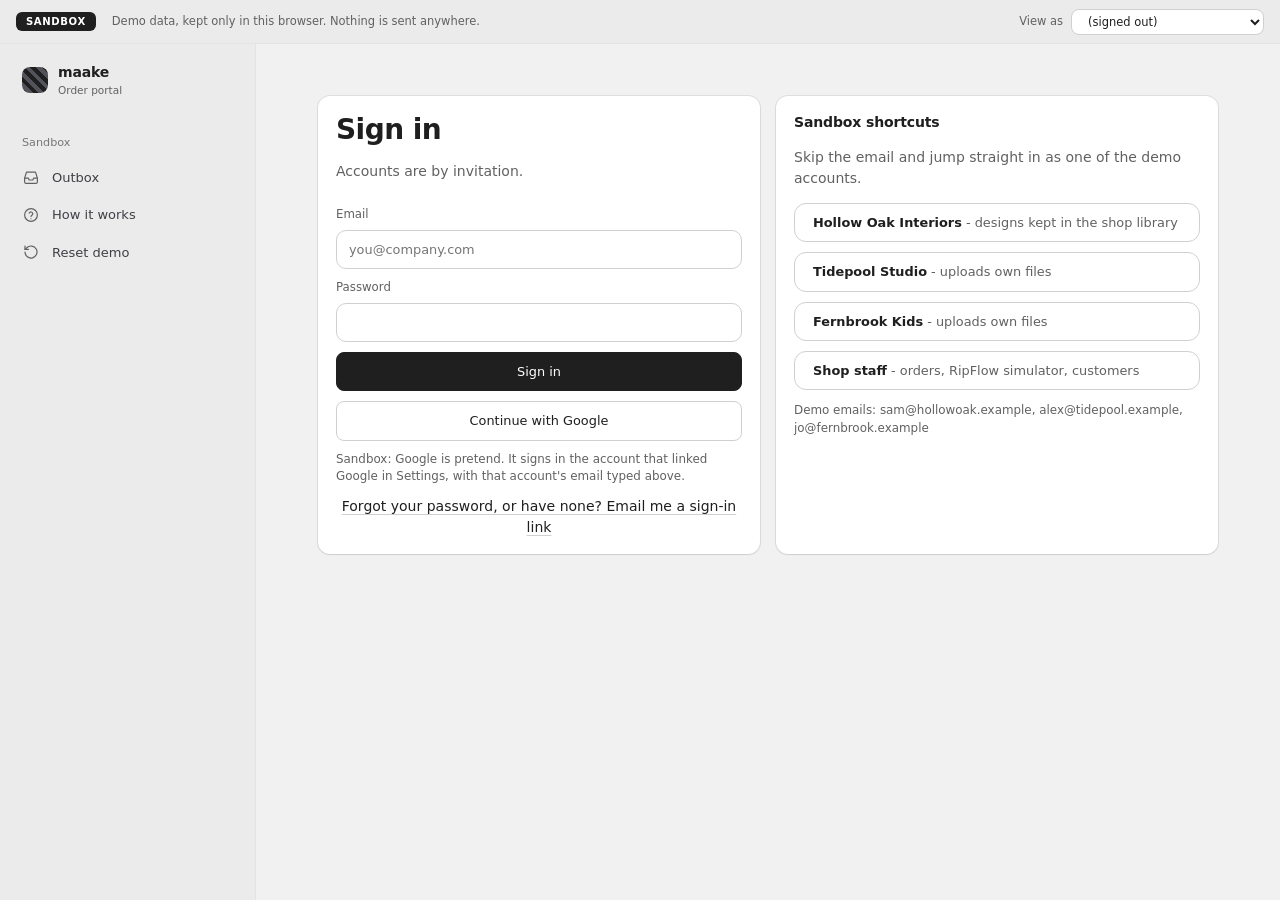
==== index.html @ a9baa85d "Build of ripflow-portal 9fa369e (main)" ====
<!doctype html>
<html lang="en">
  <head>
    <meta charset="UTF-8" />
    <meta name="viewport" content="width=device-width, initial-scale=1.0" />
    <link rel="icon" href="data:," />
    <meta name="color-scheme" content="light dark" />
    <!-- public demo on GitHub Pages: reachable by link, kept out of search engines -->
    <meta name="robots" content="noindex, nofollow" />
    <title>maake - order portal (sandbox)</title>
    <script type="module" crossorigin src="./assets/index-D9DrS0k-.js"></script>
    <link rel="stylesheet" crossorigin href="./assets/index-BfvnqWfv.css">
  </head>
  <body>
    <div id="root"></div>
  </body>
</html>
---- assets/index-BfvnqWfv.css ----
:root{--bg:var(--lightningcss-light,#f1f1f1)var(--lightningcss-dark,#18181a);--side:var(--lightningcss-light,#ebebeb)var(--lightningcss-dark,#111112);--surface:var(--lightningcss-light,#fff)var(--lightningcss-dark,#222225);--sunken:var(--lightningcss-light,#f7f7f7)var(--lightningcss-dark,#1c1c1f);--text:var(--lightningcss-light,#1f1f1f)var(--lightningcss-dark,#f2f2f3);--muted:var(--lightningcss-light,#616161)var(--lightningcss-dark,#a7a7ae);--faint:var(--lightningcss-light,#767676)var(--lightningcss-dark,#8c8c94);--line:var(--lightningcss-light,#e3e3e3)var(--lightningcss-dark,#2e2e32);--line-strong:var(--lightningcss-light,#d0d0d0)var(--lightningcss-dark,#3d3d42);--accent:var(--lightningcss-light,#1f1f1f)var(--lightningcss-dark,#f2f2f3);--accent-text:var(--lightningcss-light,#fff)var(--lightningcss-dark,#18181b);--accent-soft:var(--lightningcss-light,#f0f0f0)var(--lightningcss-dark,#2c2c30);--focus:var(--lightningcss-light,#18181b24)var(--lightningcss-dark,#f4f4f529);--danger:var(--lightningcss-light,#c4321c)var(--lightningcss-dark,#f87171);--warn-soft:var(--lightningcss-light,#fff5dd)var(--lightningcss-dark,#3a2e12);--text-2:var(--lightningcss-light,#3f3f46)var(--lightningcss-dark,#d4d4d8);--hover:var(--lightningcss-light,#f3f3f3)var(--lightningcss-dark,#26262a);--chip:var(--lightningcss-light,#ebebeb)var(--lightningcss-dark,#2c2c30);--thumb-bg:var(--lightningcss-light,#f1f1f1)var(--lightningcss-dark,#26262a);--chip-strong:var(--lightningcss-light,#e1e1e1)var(--lightningcss-dark,#34343a);--field:var(--lightningcss-light,#fff)var(--lightningcss-dark,#1a1a1d);--line-hover:var(--lightningcss-light,#c8c8c4)var(--lightningcss-dark,#52525b);--accent-hover:var(--lightningcss-light,#2e2e33)var(--lightningcss-dark,#d4d4d8);--danger-line:var(--lightningcss-light,#f0cdc6)var(--lightningcss-dark,#5c2a24);--danger-on:var(--lightningcss-light,#fff)var(--lightningcss-dark,#18181a);--warn-text:var(--lightningcss-light,#8a5a00)var(--lightningcss-dark,#fbbf24);--warn-line:var(--lightningcss-light,#f2d58b)var(--lightningcss-dark,#6b5212);--warn-bg:var(--lightningcss-light,#fffcf3)var(--lightningcss-dark,#1d1910);--track:var(--lightningcss-light,#ededeb)var(--lightningcss-dark,#27272a);--track-fill:var(--lightningcss-light,#d4d4d1)var(--lightningcss-dark,#3f3f46);--mark-2:var(--lightningcss-light,#52525b)var(--lightningcss-dark,#a1a1aa);--shadow:var(--lightningcss-light,#18181b1a)var(--lightningcss-dark,#00000080);--shadow-drawer:var(--lightningcss-light,#0000001f)var(--lightningcss-dark,#0009);--scrim:var(--lightningcss-light,#18181b33)var(--lightningcss-dark,#0000008c);--st-submitted:var(--lightningcss-light,#a1a1aa)var(--lightningcss-dark,#71717a);--st-accepted:var(--lightningcss-light,#3b82f6)var(--lightningcss-dark,#60a5fa);--st-production:var(--lightningcss-light,#f59e0b)var(--lightningcss-dark,#fbbf24);--st-ready:var(--lightningcss-light,#22c55e)var(--lightningcss-dark,#4ade80);--st-shipped:var(--lightningcss-light,#15803d)var(--lightningcss-dark,#22c55e);--st-hold:var(--lightningcss-light,#a855f7)var(--lightningcss-dark,#c084fc);--st-needs-file:var(--lightningcss-light,#e11d48)var(--lightningcss-dark,#fb7185);--side-active:var(--lightningcss-light,#fafafa)var(--lightningcss-dark,#2c2c30);--side-hover:var(--lightningcss-light,#e3e3e3)var(--lightningcss-dark,#1f1f22);--card-ring:var(--lightningcss-light,#00000014)var(--lightningcss-dark,#ffffff12);--card-drop:var(--lightningcss-light,#00000012)var(--lightningcss-dark,#00000073);--google-blue:#4285f4;--google-red:#ea4335;--google-yellow:#fbbc05;--google-green:#34a853;--google-btn-bg:var(--lightningcss-light,#fff)var(--lightningcss-dark,#131314);--google-btn-line:var(--lightningcss-light,#747775)var(--lightningcss-dark,#8e918f);--google-btn-text:var(--lightningcss-light,#1f1f1f)var(--lightningcss-dark,#e3e3e3);--google-btn-hover:var(--lightningcss-light,#f8f9fa)var(--lightningcss-dark,#1f1f21);--radius:12px;--radius-sm:10px;--radius-ctl:8px;--radius-pill:6px;--bar-h:44px;--mobile-bar-h:56px;scroll-padding-top:calc(var(--bar-h) + 8px);color:var(--text);background:var(--bg);-webkit-font-smoothing:antialiased;--lightningcss-light:initial;--lightningcss-dark: ;color-scheme:light dark;font-family:Inter,Segoe UI Variable Text,Segoe UI,system-ui,-apple-system,sans-serif;font-size:14px;line-height:1.5}@media (prefers-color-scheme:dark){:root{--lightningcss-light: ;--lightningcss-dark:initial}}:root[data-theme=light]{--lightningcss-light:initial;--lightningcss-dark: ;color-scheme:light}:root[data-theme=dark]{--lightningcss-light: ;--lightningcss-dark:initial;color-scheme:dark}*{box-sizing:border-box}body{background:var(--bg);margin:0}a{color:var(--text);text-underline-offset:3px;-webkit-text-decoration-color:var(--line-strong);text-decoration-color:var(--line-strong)}a:hover{text-decoration-color:currentColor}h1{letter-spacing:-.02em;margin:0;font-size:1.45rem;font-weight:700;line-height:1.25}h2{letter-spacing:-.01em;margin:0 0 10px;font-size:1rem;font-weight:600}pre{white-space:pre-wrap;margin:0;font-family:inherit}.icon{flex:none;width:18px;height:18px}.gate-bar,.gate-note{margin:0 0 16px}.gate-bar{border:1px solid var(--warn-line);background:var(--warn-soft);color:var(--warn-text);border-radius:8px;padding:10px 14px;font-size:.9rem}.shell.no-bar{--bar-h:0px}:root:has(.shell.no-bar){scroll-padding-top:8px}.sandbox-bar{z-index:40;height:var(--bar-h);background:var(--side);border-bottom:1px solid var(--line);color:var(--muted);white-space:nowrap;align-items:center;gap:16px;padding:0 16px;font-size:.82rem;display:flex;position:sticky;top:0}.sandbox-tag{letter-spacing:.06em;text-transform:uppercase;background:var(--accent);color:var(--accent-text);border-radius:var(--radius-pill);padding:2px 10px;font-size:.72rem;font-weight:600}.sandbox-text{text-overflow:ellipsis;flex:1;min-width:0;overflow:hidden}.sandbox-switch{align-items:center;gap:8px;display:flex}.sandbox-switch select{border-radius:var(--radius-ctl);width:auto;padding:4px 28px 4px 12px;font-size:.82rem}.sandbox-hint{color:var(--muted);font-size:.85rem}.app{min-height:calc(100vh - var(--bar-h));grid-template-columns:256px minmax(0,1fr);display:grid}.sidebar{top:var(--bar-h);height:calc(100vh - var(--bar-h));background:var(--side);border-right:1px solid var(--line);flex-direction:column;gap:4px;padding:18px 12px 12px;display:flex;position:sticky;overflow-y:auto}.brand{letter-spacing:-.01em;align-items:center;gap:10px;font-weight:600;display:flex}.sidebar>.brand{padding:0 10px 14px}.brand small{color:var(--muted);letter-spacing:0;font-size:.75rem;font-weight:400;display:block}.brand-mark{background:repeating-linear-gradient(45deg, var(--accent), var(--accent) 4px, var(--mark-2) 4px, var(--mark-2) 8px);border-radius:8px;width:26px;height:26px}.side-nav{flex-direction:column;gap:2px;display:flex}.side-link{border-radius:var(--radius-sm);width:100%;color:var(--text-2);font:inherit;text-align:left;cursor:pointer;background:0 0;border:none;align-items:center;gap:12px;padding:8px 10px;font-size:.93rem;text-decoration:none;display:flex}.side-link .icon{color:var(--muted)}.side-link>span{text-overflow:ellipsis;white-space:nowrap;flex:1;min-width:0;overflow:hidden}.side-link:hover{background:var(--side-hover)}.side-link.active{background:var(--side-active);box-shadow:0 0 0 1px var(--card-ring), 0 1px 1px var(--card-drop);color:var(--text);font-weight:600}.side-link.active .icon{color:var(--text)}.side-link.recent{padding-top:6px;padding-bottom:6px;font-size:.9rem}.side-section{flex-direction:column;gap:2px;margin-top:18px;display:flex}.side-label{color:var(--faint);padding:0 10px 6px;font-size:.8rem}.count{border-radius:var(--radius-pill);background:var(--accent);color:var(--accent-text);margin-left:8px;padding:0 7px;font-size:.72rem;font-weight:600}.side-bottom{flex-direction:column;gap:6px;margin-top:auto;padding-top:18px;display:flex}.side-foot{border-top:1px solid var(--line);align-items:center;gap:10px;padding:8px 10px 4px;font-size:.93rem;display:flex}.side-who{text-overflow:ellipsis;white-space:nowrap;flex:1;min-width:0;overflow:hidden}.avatar{background:var(--chip-strong);border-radius:50%;flex:none;justify-content:center;align-items:center;width:28px;height:28px;font-size:.8rem;font-weight:600;display:inline-flex;overflow:hidden}.avatar.has-logo{background:var(--surface);border:1px solid var(--line)}.avatar img{object-fit:contain;width:100%;height:100%}.company{align-items:center;gap:10px;display:flex}.logo-picker{flex-wrap:wrap;align-items:center;gap:12px;display:flex}.logo-picker>.error{flex-basis:100%;margin:0}.icon-btn{border-radius:var(--radius-sm);width:34px;height:34px;color:var(--muted);cursor:pointer;background:0 0;border:none;justify-content:center;align-items:center;display:inline-flex}.icon-btn:hover{background:var(--accent-soft);color:var(--text)}.mobile-bar,.scrim{display:none}.main{min-width:0}.page{max-width:1040px;margin:0 auto;padding:20px 32px 72px}.page-header{flex-wrap:wrap;justify-content:space-between;align-items:flex-end;gap:12px 16px;margin-bottom:20px;display:flex}.page-header p{margin:4px 0 0}.crumbs{color:var(--muted);flex-basis:100%;align-items:center;gap:8px;margin-bottom:4px;font-size:.93rem;display:flex}.crumbs a{color:var(--text-2);text-decoration:none}.crumbs a:hover{text-decoration:underline}.crumbs [aria-current]{color:var(--text);font-weight:600}.crumb-back{width:28px;height:28px;margin-left:-6px}.title-row{flex-wrap:wrap;align-items:center;gap:8px;display:flex}.title-row .tag{margin-left:0}.actions{flex-wrap:wrap;align-items:center;gap:8px;display:flex}.card{background:var(--surface);border-radius:var(--radius);box-shadow:0 0 0 1px var(--card-ring), 0 1px 2px var(--card-drop);margin-bottom:16px;padding:16px 18px}.card-head{justify-content:space-between;align-items:baseline;gap:8px;display:flex}.detail{grid-template-columns:minmax(0,1fr) 260px;align-items:start;gap:20px;display:grid}.detail>.stack{gap:16px}.detail>.stack>section:not(.card){padding-top:8px}.aside{font-size:.93rem}.aside section{border-bottom:1px solid var(--line);padding:14px 0}.aside section:first-child{padding-top:0}.aside section:last-child{border-bottom:none}.aside h3{align-items:center;gap:8px;margin:0 0 6px;font-size:.93rem;font-weight:600;display:flex}.aside h3 .icon{color:var(--muted)}.aside p{overflow-wrap:anywhere;margin:0 0 2px}.aside ul.plain{margin:4px 0 8px}.aside section.note-tile{border:1px solid var(--warn-line);border-radius:var(--radius-sm);background:var(--warn-soft);margin-bottom:14px;padding:12px 14px}.aside section.note-tile h3,.aside section.note-tile h3 .icon{color:var(--warn-text)}.aside-row{justify-content:space-between;gap:8px;display:flex}.stack{flex-direction:column;gap:10px;display:flex}.stack>.card{margin-bottom:0}.two-col{grid-template-columns:minmax(0,3fr) minmax(0,2fr);align-items:start;gap:16px;display:grid}.two-col>.stack{gap:16px}.two-col>.card{margin-bottom:0}.section-head{flex-wrap:wrap;justify-content:space-between;align-items:center;gap:8px;margin-bottom:8px;display:flex}.muted{color:var(--muted)}.small{font-size:.85rem}.error{color:var(--danger);margin:4px 0 0;font-size:.85rem}.field>.error{margin-top:-2px}.address-form>.error{margin-top:-6px}.line-card>.grid-6:has(+.error:not(.picture-error)){margin-bottom:0}.note{background:var(--sunken);border:1px solid var(--line);border-radius:var(--radius-sm);margin:8px 0 12px;padding:12px 14px;font-size:.9rem}.empty{text-align:center;color:var(--muted);border:1px dashed var(--line-strong);border-radius:var(--radius);padding:56px 24px}.tag{border-radius:var(--radius-pill);background:var(--warn-soft);color:var(--warn-text);vertical-align:1px;margin-left:8px;padding:1px 8px;font-size:.72rem;font-weight:600;display:inline-block}ul.plain{margin:8px 0;padding:0;list-style:none}ul.plain li{padding:4px 0}.btn{border-radius:var(--radius-ctl);border:1px solid var(--line-strong);background:var(--surface);color:var(--text);font:inherit;cursor:pointer;text-align:left;justify-content:center;align-items:center;gap:6px;padding:9px 18px;font-size:.92rem;font-weight:500;text-decoration:none;transition:background .12s,border-color .12s;display:inline-flex}.btn:hover{background:var(--sunken);border-color:var(--line-hover)}.btn.primary{background:var(--accent);border-color:var(--accent);color:var(--accent-text)}.btn.primary:hover{background:var(--accent-hover)}.btn.danger{color:var(--danger);border-color:var(--danger-line)}.btn.danger:hover:not(:disabled){background:var(--danger);border-color:var(--danger);color:var(--danger-on)}.btn.small{padding:5px 12px;font-size:.82rem}.btn.small .icon{width:15px;height:15px}.btn.google-linked{background:var(--google-btn-bg);border-color:var(--google-btn-line);color:var(--google-btn-text);gap:8px}.btn.google-linked:hover{background:var(--google-btn-hover);border-color:var(--google-btn-line)}.google-g{flex:none;width:16px;height:16px}.google-g .g-blue{fill:var(--google-blue)}.google-g .g-red{fill:var(--google-red)}.google-g .g-yellow{fill:var(--google-yellow)}.google-g .g-green{fill:var(--google-green)}.btn:disabled{opacity:.6;cursor:wait}button.link{color:var(--text);text-decoration:underline;-webkit-text-decoration-color:var(--line-strong);text-decoration-color:var(--line-strong);text-underline-offset:3px;cursor:pointer;font:inherit;background:0 0;border:none;padding:0}button.link.danger{color:var(--danger)}input,select,textarea{font:inherit;border:1px solid var(--line-strong);border-radius:var(--radius-sm);background:var(--field);color:var(--text);width:100%;padding:9px 12px;font-size:.92rem}textarea{resize:vertical;max-width:100%}input:focus,select:focus,textarea:focus{border-color:var(--faint);box-shadow:0 0 0 3px var(--focus);outline:none}input[type=checkbox]{width:auto;accent-color:var(--accent)}[aria-invalid=true]{border-color:var(--danger)}.field{color:var(--muted);flex-direction:column;gap:6px;font-size:.84rem;font-weight:500;display:flex}.field input,.field select,.field textarea{color:var(--text)}.field input:disabled,.field select:disabled,.field textarea:disabled,.ship-to-text.off{opacity:.55;cursor:not-allowed}.field input[readonly]{opacity:.55;cursor:default}.check{align-items:center;gap:8px;font-size:.92rem;display:flex}.grid-2,.grid-3,.grid-6{gap:14px;margin-bottom:14px;display:grid}.grid-2{grid-template-columns:repeat(2,minmax(0,1fr))}.grid-3{grid-template-columns:repeat(3,minmax(0,1fr))}.grid-6{grid-template-columns:repeat(6,minmax(0,1fr))}.span-3{grid-column:span 3}.span-2{grid-column:span 2}.form-actions{flex-wrap:wrap;justify-content:flex-end;align-items:center;gap:8px;display:flex}.draft-section{margin-bottom:20px}.draft-section h2{margin:0 0 8px;font-size:.95rem}.draft-row .order-title a{color:inherit;text-decoration:none}.draft-row .order-title a:hover{text-decoration:underline}.draft-row-actions{white-space:nowrap;align-items:center;gap:12px;display:flex}.form-error{text-align:right}.change-form{justify-items:start;gap:8px;margin-bottom:12px;display:grid}.change-form .field{width:100%}.request-text{white-space:pre-wrap;overflow-wrap:anywhere;margin-top:4px;display:block}.settings{max-width:760px}.setting-row{border-bottom:1px solid var(--line);justify-content:space-between;align-items:center;gap:16px;padding:12px 0;display:flex}.setting-row:last-child{border-bottom:none}.setting-label{font-weight:500}.setting-value{text-align:right;overflow-wrap:anywhere}.setting-value select{white-space:nowrap;width:auto}.setting-value input[type=number]{text-align:right;appearance:textfield;width:4.5rem}.setting-value input[type=number]::-webkit-inner-spin-button{appearance:none;margin:0}.setting-value input[type=number]::-webkit-outer-spin-button{appearance:none;margin:0}.setting-value .unit{color:var(--muted);margin-left:8px;font-size:.84rem}.settings-actions{margin-top:16px}.address-list{margin:4px 0 0}.address-row{border-bottom:1px solid var(--line);flex-wrap:wrap;justify-content:space-between;align-items:flex-start;gap:8px 16px;padding:12px 0;display:flex}.address-row:last-child{border-bottom:none}.address-form{flex-direction:column;flex:1;gap:10px;display:flex}.address{white-space:pre-line;overflow-wrap:anywhere}.ship-to-text{margin:0}.segmented{border-radius:var(--radius-ctl);background:var(--chip);gap:2px;padding:3px;display:inline-flex}.segment{color:var(--muted);cursor:pointer;border-radius:6px;align-items:center;gap:6px;padding:5px 12px;font-weight:500;display:inline-flex;position:relative}.segment input{opacity:0;cursor:pointer;margin:0;position:absolute;inset:0}.segment .icon{width:16px;height:16px}.segment:hover{color:var(--text)}.segment:has(input:checked){background:var(--surface);box-shadow:0 0 0 1px var(--card-ring), 0 1px 2px var(--card-drop);color:var(--text)}.segment:has(input:focus-visible){outline:2px solid var(--accent);outline-offset:1px}@supports (appearance:base-select){select{appearance:base-select}::picker(select){appearance:base-select}select{cursor:pointer;justify-content:space-between;align-items:center;gap:8px;display:inline-flex}select::picker-icon{color:var(--muted);font-size:.7em;transition:rotate .15s}select:open::picker-icon{rotate:180deg}.sandbox-switch select{padding:4px 10px}::picker(select){border:1px solid var(--line);background:var(--surface);box-shadow:0 10px 30px var(--shadow);border-radius:12px;margin-top:6px;padding:6px}option{border-radius:var(--radius-ctl);color:var(--text);padding:8px 12px;font-size:.92rem;font-weight:400}option:hover,option:focus-visible{background:var(--accent-soft);outline:none}option:checked{font-weight:600}option::checkmark{display:none}optgroup{letter-spacing:.06em;text-transform:uppercase;color:var(--faint);padding-top:4px;font-size:.72rem;font-weight:600}optgroup option{letter-spacing:normal;text-transform:none}}.picker-anchor{position:relative}.picker-trigger{border:1px solid var(--line-strong);border-radius:var(--radius-sm);background:var(--field);width:100%;color:var(--text);font:inherit;text-align:left;cursor:pointer;justify-content:space-between;align-items:center;gap:8px;padding:9px 12px;font-size:.92rem;display:flex}.picker-trigger>span{text-overflow:ellipsis;white-space:nowrap;min-width:0;overflow:hidden}.picker-trigger:focus{border-color:var(--faint);box-shadow:0 0 0 3px var(--focus);outline:none}.picker-trigger:after{content:counter(picker, disclosure-open);color:var(--muted);flex:none;font-size:.7em;transition:rotate .15s}.picker-trigger[aria-expanded=true]:after{rotate:180deg}.picker-panel{z-index:20;border:1px solid var(--line);background:var(--surface);box-shadow:0 10px 30px var(--shadow);color:var(--text);border-radius:12px;margin-top:6px;padding:6px;font-size:.92rem;font-weight:400;position:absolute;top:100%;left:0}.fabric-panel{width:100%;min-width:280px}.picker-search{margin-bottom:6px}.picker-list{max-height:300px;overflow-y:auto}.picker-group{letter-spacing:.06em;text-transform:uppercase;color:var(--faint);padding:8px 12px 4px;font-size:.72rem;font-weight:600}.picker-option{border-radius:var(--radius-ctl);cursor:pointer;padding:8px 12px}.picker-option.active{background:var(--accent-soft)}.picker-option[aria-selected=true]{font-weight:600}.picker-empty{color:var(--muted);padding:8px 12px}.date-panel{width:296px}.cal-head{justify-content:space-between;align-items:center;padding-bottom:4px;display:flex}.cal-title{font-weight:600}.cal-arrow{width:14px;height:14px}.cal-nav.prev .cal-arrow{rotate:90deg}.cal-nav.next .cal-arrow{rotate:-90deg}.cal-nav:disabled{opacity:.35;cursor:default;background:0 0}.cal-grid{grid-template-columns:repeat(7,minmax(0,1fr));gap:2px;display:grid}.cal-row{display:contents}.cal-wd{text-align:center;color:var(--faint);padding:4px 0;font-size:.72rem;font-weight:600}.cal-day{border-radius:var(--radius-ctl);width:100%;height:36px;color:var(--text);font:inherit;cursor:pointer;background:0 0;border:none}.cal-day:hover,.cal-day:focus-visible{background:var(--accent-soft);outline:none}.cal-day.out{color:var(--muted)}.cal-day.today{box-shadow:inset 0 0 0 1px var(--line-strong);font-weight:600}.cal-day[aria-pressed=true]{background:var(--accent);color:var(--accent-text);font-weight:600}.cal-day[aria-disabled=true]{color:var(--faint);cursor:default}.cal-day[aria-disabled=true]:hover{background:0 0}.cal-foot{border-top:1px solid var(--line);justify-content:flex-end;margin-top:6px;padding:8px 6px 2px;display:flex}.badge-submitted,.dot-submitted{--c:var(--st-submitted)}.badge-accepted,.dot-accepted{--c:var(--st-accepted)}.badge-in_production,.dot-in_production{--c:var(--st-production)}.badge-ready,.dot-ready{--c:var(--st-ready)}.badge-shipped,.dot-shipped{--c:var(--st-shipped)}.badge-on_hold,.dot-on_hold{--c:var(--st-hold)}.badge-needs_file,.dot-needs_file{--c:var(--st-needs-file)}.badge-cancelled,.dot-cancelled{--c:var(--danger)}.badge{border-radius:var(--radius-pill);background:var(--chip);color:var(--text-2);white-space:nowrap;align-items:center;gap:7px;padding:4px 11px;font-size:.8rem;font-weight:500;display:inline-flex}.badge:before,.dot{content:"";background:var(--c);border-radius:50%;flex:none;width:7px;height:7px}.dot{border:1.5px solid var(--c);width:8px;height:8px;margin:0 5px}.dot-submitted,.dot-shipped,.dot-cancelled{background:0 0}.thumb{background:var(--thumb-bg);border:1px solid var(--line);border-radius:8px;flex:none;justify-content:center;align-items:center;display:inline-flex;overflow:hidden}.thumb img{object-fit:cover;width:100%;height:100%}.thumb-file{color:var(--muted);font-size:.7rem;font-weight:600}.list-tools{align-items:center;gap:12px;margin-bottom:12px;display:flex}.search-box{flex:1;max-width:420px;position:relative}.search-box .icon{color:var(--faint);pointer-events:none;position:absolute;top:50%;left:11px;transform:translateY(-50%)}.search-box input{padding-left:36px}.list-tools .list-select{flex:none;width:auto}@media (width<=640px){.list-tools{flex-wrap:wrap}.search-box{flex-basis:100%;max-width:none}}.search-box input::-webkit-search-cancel-button{appearance:none;background:var(--faint);cursor:pointer;width:16px;height:16px;-webkit-mask:url("data:image/svg+xml,%3Csvg xmlns='http://www.w3.org/2000/svg' viewBox='0 0 24 24' fill='none' stroke='black' stroke-width='2' stroke-linecap='round'%3E%3Cpath d='M6 6l12 12M18 6 6 18'/%3E%3C/svg%3E") 50%/contain no-repeat;mask:url("data:image/svg+xml,%3Csvg xmlns='http://www.w3.org/2000/svg' viewBox='0 0 24 24' fill='none' stroke='black' stroke-width='2' stroke-linecap='round'%3E%3Cpath d='M6 6l12 12M18 6 6 18'/%3E%3C/svg%3E") 50%/contain no-repeat}.order-list{border-radius:var(--radius);background:var(--surface);box-shadow:0 0 0 1px var(--card-ring), 0 1px 2px var(--card-drop);flex-direction:column;display:flex;overflow:hidden}.order-row{border:none;border-bottom:1px solid var(--line);color:inherit;border-radius:0;align-items:center;gap:18px;margin:0;padding:16px 22px;text-decoration:none;transition:background .12s;display:flex}.order-row:last-child{border-bottom:none}.order-row:hover{background:var(--sunken)}.order-thumbs{flex:none;gap:6px;width:148px;display:flex}.order-main{flex:1;min-width:0}.order-title b{font-weight:600}.lines{flex-direction:column;gap:12px;margin-bottom:14px;display:flex}.line-card{border:1px solid var(--line);background:var(--sunken);border-radius:12px;padding:16px}.line-head{align-items:flex-start;gap:14px;margin-bottom:12px;display:flex}.line-transfer{flex-direction:column;gap:6px;max-width:36rem;margin-bottom:12px;display:flex}.line-actions{white-space:nowrap;flex-direction:column;align-items:flex-end;gap:6px;display:flex}button.link:disabled{opacity:.5;cursor:not-allowed}.lines-foot{flex-wrap:wrap;justify-content:space-between;align-items:center;gap:8px 16px;display:flex}.order-length{color:var(--text-2)}.line-length{color:var(--text-2);margin-top:2px;font-size:.85rem;font-weight:400;display:block}p.line-length{margin:0}.line-design{flex-direction:column;flex:1;gap:6px;min-width:0;display:flex}.upload-row{flex-wrap:wrap;justify-content:space-between;align-items:center;gap:8px 12px;display:flex}.upload{color:var(--muted);flex-wrap:wrap;align-items:center;gap:8px;font-size:.82rem;display:flex;position:relative}.upload.file-gone{color:var(--warn-text);font-weight:600}.upload-btn{cursor:pointer}.upload:hover .upload-btn{background:var(--sunken);border-color:var(--line-hover)}.upload:has(input:focus-visible) .upload-btn{outline:2px solid var(--accent);outline-offset:2px}.progress{background:var(--track);border-radius:999px;height:26px;position:relative;overflow:hidden}.progress>span{background:var(--track-fill);transition:width 80ms linear;position:absolute;inset:0 auto 0 0}.progress em{white-space:nowrap;gap:.4em;padding:0 12px;font-size:.8rem;font-style:normal;line-height:26px;display:flex;position:relative}.progress .progress-name{text-overflow:ellipsis;min-width:0;overflow:hidden}.progress .progress-state,.progress .progress-pct{flex:none}.table{border-collapse:collapse;width:100%;font-size:.92rem}.table th{text-align:left;color:var(--faint);border-bottom:1px solid var(--line);padding:8px 10px;font-size:.8rem;font-weight:500}.table td{border-bottom:1px solid var(--line);vertical-align:middle;padding:12px 10px}.table tr:last-child td{border-bottom:none}.table .btn{white-space:nowrap}.line-blocks{flex-direction:column;display:flex}.line-blocks>.line-block{border-bottom:1px solid var(--line);padding:14px 0}.line-blocks>.line-block:first-child{padding-top:4px}.line-blocks>.line-block:last-child{border-bottom:none;padding-bottom:0}.line-top{flex-wrap:wrap;align-items:flex-start;gap:8px 16px;display:flex}.line-design{overflow-wrap:anywhere;flex:14ch;min-width:0}.line-fabric{flex-direction:column;gap:2px;display:flex}.line-spec{color:var(--text-2);margin-top:2px}.change-row{flex-wrap:wrap;align-items:center;gap:8px;width:100%;display:flex}.stop-actions{justify-content:flex-end;margin-left:auto}.line-qty{white-space:nowrap;margin-left:auto;font-size:1.05rem;font-weight:600}.stage-pill{border-radius:var(--radius-pill);border:1px solid var(--line-strong);color:var(--text-2);white-space:nowrap;align-items:center;padding:4px 11px;font-size:.8rem;font-weight:500;display:inline-flex}.fact-label,.line-facts dt{color:var(--muted);font-size:.8rem}.line-facts{grid-template-columns:repeat(auto-fill,minmax(150px,1fr));gap:10px 16px;margin:12px 0 0;display:grid}.line-facts>div{min-width:0}.line-facts dd{margin:2px 0 0}.line-facts-row dd{align-items:center;min-height:1.75rem;display:flex}.line-facts-row dd:has(.line-problem){flex-wrap:wrap}.line-problem{color:var(--warn-text);flex-basis:100%;margin-top:4px}.new-file{margin-top:12px}.new-file.open{border:1px solid var(--line);border-radius:var(--radius-sm);gap:10px;padding:12px;display:grid}.new-file p{margin:0}.timeline-section{padding-top:8px}.comment-box{margin:8px 0 12px}.comment-foot{flex-wrap:wrap;justify-content:space-between;align-items:center;gap:8px;margin-top:8px;display:flex}.timeline-day-label{color:var(--muted);margin:16px 0 8px;font-size:.85rem;font-weight:600}.timeline-note .tag{margin:0 8px 0 0}.timeline-note .request-text{margin:0 8px 0 0;display:inline}.timeline{--tl-line:2px;--tl-gap:18px;--tl-dot:8px;padding:4px 0 0 var(--tl-gap);border-left:var(--tl-line) solid var(--line-strong);margin:0 0 0 6px;list-style:none}.timeline li{justify-content:space-between;align-items:baseline;gap:16px;padding:0 0 16px;font-size:.93rem;display:flex;position:relative}.timeline li time{flex:none}.timeline li:before{content:"";left:calc(-1 * (var(--tl-gap) + (var(--tl-line) + var(--tl-dot)) / 2));top:calc((1lh - var(--tl-dot)) / 2);width:var(--tl-dot);height:var(--tl-dot);background:var(--accent);box-shadow:0 0 0 3px var(--bg);border-radius:50%;position:absolute}.design-table .design-cell{width:100%;max-width:0}.design-table .design-fact{white-space:nowrap}.design-table .design-status{min-width:14ch}.page:has(.design-table){max-width:1320px}.design-table th{padding:10px 16px}.design-table td{padding:18px 16px}.design-table .design-actions-cell{padding-left:40px}.design-table .design-status{white-space:nowrap}@media (width<=1535px){.design-table .design-status{white-space:normal}.design-table th{padding:10px 12px}.design-table td{padding:18px 12px}.design-table .design-actions-cell{padding-left:28px}}@media (width<=1427px){.design-table .design-actions-cell{min-width:300px}.design-table .design-actions{flex-wrap:wrap}}.design-head{align-items:center;gap:10px;min-width:0;display:flex}.design-text{flex:1;min-width:0}.design-table .one-line{text-overflow:ellipsis;white-space:nowrap;display:block;overflow:hidden}.design-table .rename{flex-wrap:wrap;flex:1;gap:6px;min-width:0;display:flex}.design-table .rename input{flex:100%;min-width:0}.design-table .design-actions{white-space:nowrap;align-items:center;gap:8px 10px;display:flex}.file-state{color:var(--muted)}.file-state.thumb_only{color:var(--warn-text);font-weight:600}.design-list li>div,.company>div{overflow-wrap:anywhere;min-width:0}.design-list li{border-top:1px solid var(--line);align-items:flex-start;gap:12px;padding:10px 0;display:flex}.keep-design{flex-wrap:wrap;align-items:center;gap:4px 10px;margin-top:4px;display:flex}.keep-design.stacked{flex-direction:column;align-items:flex-start;gap:4px;margin-top:0}.keep-design.stacked .btn{margin-top:4px}.counters{grid-template-columns:repeat(auto-fit,minmax(130px,1fr));gap:10px;margin-bottom:16px;display:grid}.counter{font:inherit;text-align:left;color:var(--text);background:var(--surface);border-radius:var(--radius);box-shadow:0 0 0 1px var(--card-ring), 0 1px 2px var(--card-drop);cursor:pointer;border:0;flex-direction:column;align-items:flex-start;gap:0;padding:10px 14px;display:flex}.counter b{font-size:1.5rem;font-weight:600;line-height:1.2}.counter span{color:var(--muted);font-size:.86rem}.counter:hover{background:var(--hover)}.counter:focus-visible{outline:2px solid var(--text);outline-offset:2px}.counter[aria-pressed=true]{background:var(--accent);color:var(--accent-text)}.counter[aria-pressed=true] span{color:inherit}.simulator{background:var(--sunken);flex-wrap:wrap;justify-content:space-between;gap:16px;display:flex}.simulator>div:first-child{flex:1;min-width:260px}.attention{border-color:var(--warn-line);background:var(--warn-bg)}.request-row{border-bottom:1px solid var(--line);flex-wrap:wrap;justify-content:space-between;align-items:center;gap:8px;display:flex}.code{background:var(--sunken);border:1px solid var(--line);border-radius:var(--radius-sm);white-space:pre;padding:14px;font-family:Cascadia Mono,Consolas,monospace;font-size:.8rem;overflow-x:auto}details{margin-top:8px}summary{cursor:pointer;font-size:.9rem;font-weight:500}.mail-list{flex-direction:column;gap:8px;display:flex}.mail{margin:0;padding:0}.mail-head{width:100%;font:inherit;text-align:left;cursor:pointer;color:inherit;background:0 0;border:none;flex-wrap:wrap;justify-content:space-between;gap:4px 12px;padding:14px 20px;display:flex}.mail-body{flex-direction:column;align-items:flex-start;gap:12px;padding:0 20px 18px;display:flex}.login{grid-template-columns:minmax(0,1fr) minmax(0,1fr);gap:16px;max-width:900px;margin:32px auto;display:grid}.login.single{grid-template-columns:minmax(0,1fr);max-width:460px}.login-card h1{font-size:2rem}.login-demo .btn{border-radius:12px;width:100%;display:block}.prose ol,.prose ul{padding-left:20px}.prose li{margin-bottom:6px}@media (width<=1100px){.detail{grid-template-columns:minmax(0,1fr)}}@media (width<=1000px){.sandbox-text{visibility:hidden}}@media (width<=820px){.detail,.two-col,.login,.grid-2,.grid-3{grid-template-columns:minmax(0,1fr)}.grid-6{grid-template-columns:repeat(2,minmax(0,1fr))}.span-2,.span-3{grid-column:1/-1}.date-panel{width:min(296px,100vw - 64px)}.order-thumbs{display:none}.order-row{padding:14px 16px}.setting-row{flex-direction:column;align-items:flex-start;gap:6px}.setting-value{text-align:left}.app{grid-template-columns:minmax(0,1fr)}.sidebar{z-index:50;visibility:hidden;width:280px;max-width:85vw;height:auto;transition:transform .2s,visibility .2s;position:fixed;top:0;bottom:0;left:0;transform:translate(-100%)}.sidebar.open{visibility:visible;box-shadow:0 0 40px var(--shadow-drawer);transform:none}.scrim{z-index:45;background:var(--scrim);display:block;position:fixed;inset:0}:root{scroll-padding-top:calc(var(--bar-h) + var(--mobile-bar-h) + 8px)}:root:has(.shell.no-bar){scroll-padding-top:calc(var(--mobile-bar-h) + 8px)}.mobile-bar{box-sizing:border-box;min-height:var(--mobile-bar-h);top:var(--bar-h);z-index:30;background:var(--bg);border-bottom:1px solid var(--line);justify-content:space-between;align-items:center;padding:10px 12px 10px 16px;display:flex;position:sticky}.page{padding:16px 16px 64px}.sandbox-text{display:none}.sandbox-switch{margin-left:auto}.line-head .thumb{width:44px!important;height:44px!important}.table{display:block;position:relative;overflow-x:auto}.table th,.table td{white-space:nowrap}.prose .table th,.prose .table td{white-space:normal}.table .line-note{white-space:normal;overflow-wrap:anywhere;min-width:20ch;max-width:32ch}}@media (width<=1259px){.design-table{display:block;position:relative;overflow-x:auto}.design-table th,.design-table td,.design-table .design-status{white-space:nowrap}.design-table .design-cell{width:auto;max-width:none}.design-table .one-line{max-width:24ch}.design-table .rename input{min-width:24ch}.design-table .design-actions-cell{min-width:0;padding-left:16px}.design-table .design-actions{flex-wrap:nowrap}}.details-changes{margin:8px 0}.details-changes li{overflow-wrap:anywhere}.details-open,.details-ask{flex-direction:column;gap:6px;margin-top:10px;display:flex}.details-ask p,.details-open p{margin:0}dialog.tour{border:1px solid var(--line);border-radius:var(--radius);background:var(--surface);width:min(460px,100vw - 32px);max-height:calc(100dvh - 32px);color:var(--text);box-shadow:0 10px 30px var(--shadow);padding:22px 24px 20px;overflow:auto}dialog.tour::backdrop{background:var(--scrim)}.tour h2{margin:2px 0 8px;font-size:1.2rem}.tour p{margin:0 0 12px}.tour .tour-count{margin:0}.tour-dots{gap:6px;margin:4px 0 18px;display:flex}.tour-dots i{background:var(--line-strong);border-radius:50%;width:7px;height:7px}.tour-dots i.on{background:var(--accent)}.tour-actions{justify-content:space-between;align-items:center;gap:12px;display:flex}.tour-nav{gap:8px;display:flex}.shop-notes .address-form{margin-top:10px}.note-list{margin-top:12px}.note-list li{border-top:1px solid var(--line);padding:10px 0}.note-list p{margin:0}.note-meta{justify-content:space-between;align-items:center;gap:8px;margin-top:6px;display:flex}.note-meta .feedback-status{flex:none;width:auto;min-width:120px}.file-hint,.picture-error,.panel-shape{margin:-6px 0 14px}.panel-shape{color:var(--warn-text)}.size-locked{margin:-8px 0 14px}.file-color{border:1px solid var(--line-strong);border-radius:var(--radius-pill);width:fit-content;color:var(--muted);align-items:center;gap:6px;margin:8px 0 0;padding:3px 8px;font-size:.82rem;display:flex}.file-color .icon{width:16px;height:16px}.fabric-cell{flex-direction:column;gap:6px;min-width:0;display:flex}.fabric-width{margin:0}.sr-only{clip-path:inset(50%);white-space:nowrap;border:0;width:1px;height:1px;margin:-1px;padding:0;position:absolute;overflow:hidden}.badge.badge-note{gap:6px}.badge.badge-note:before{display:none}.badge.badge-note .icon{flex:none;width:14px;height:14px}.picker-hint{color:var(--muted);font-weight:400}.line-summary{margin-top:2px;display:block}.order-summary h2{margin-bottom:4px}.summary-rows{margin:0}.summary-row,.summary-total{grid-template-columns:22px minmax(0,1fr) auto auto;align-items:center;gap:4px 14px;display:grid}ul.plain li.summary-row{border-bottom:1px solid var(--line);padding:10px 0}.summary-icon{color:var(--muted);display:inline-flex}.summary-design{flex-direction:column;min-width:0;display:flex}.summary-name{overflow-wrap:anywhere}.summary-qty,.summary-length{text-align:right;white-space:nowrap}.summary-qty{color:var(--text-2)}.summary-row.cancelled .summary-name,.summary-row.cancelled .summary-qty{color:var(--muted);text-decoration:line-through}.summary-row.cancelled .summary-length{color:var(--faint)}.summary-total{grid-template-columns:22px auto minmax(0,1fr);align-items:center;padding-top:12px}.summary-count{color:var(--text-2);font-weight:400}.summary-metres{text-align:right;color:var(--text-2);justify-self:end;font-size:.92rem}.summary-metres.summary-cancelled{color:var(--faint)}@media (width<=640px){.summary-row{grid-template-columns:22px minmax(0,1fr) auto}.summary-qty{text-align:left;white-space:normal;grid-column:2}.summary-length{grid-area:2/3}}
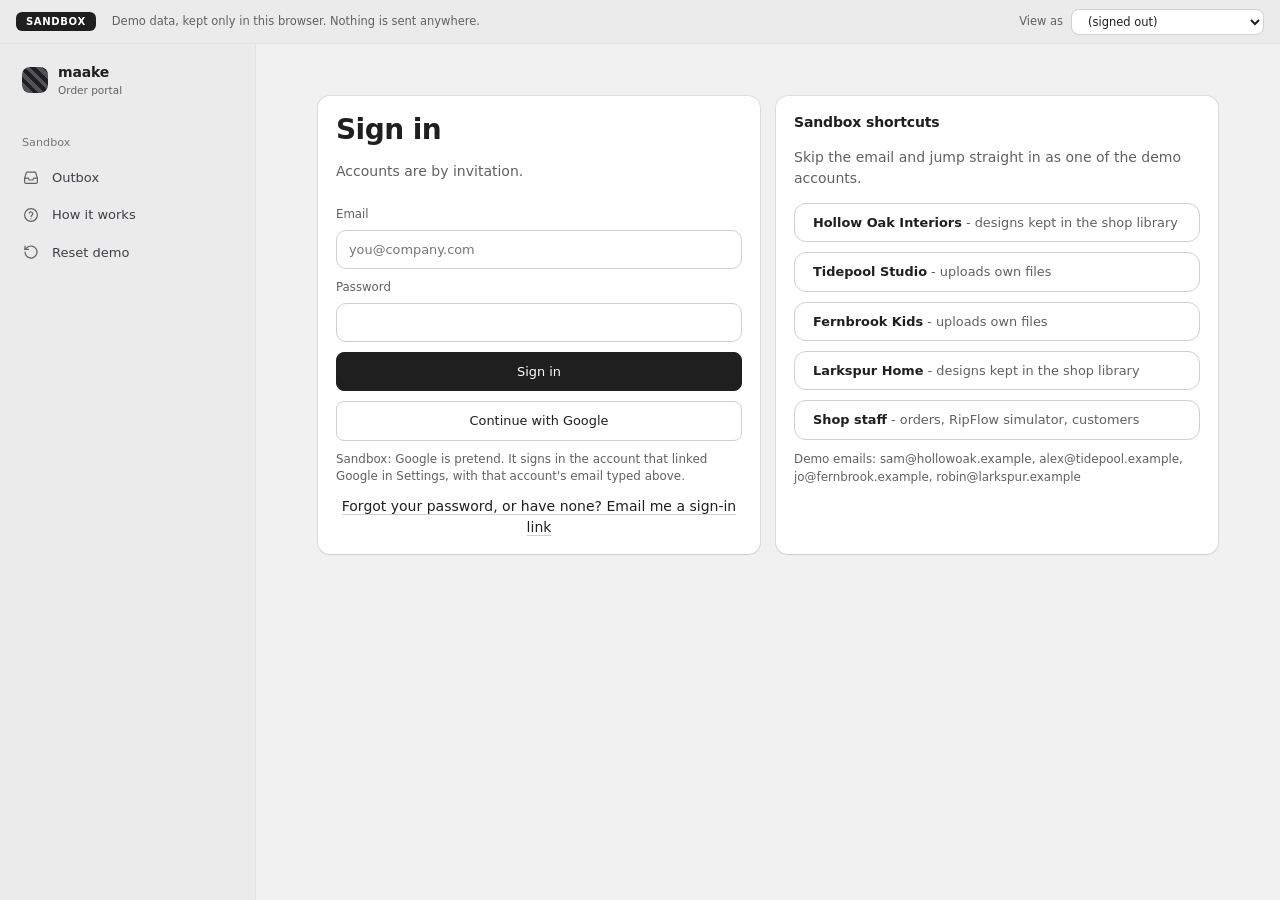
==== commit b0a23ce8: "Build of ripflow-portal 8429848 (main)" ====
--- a/index.html
+++ b/index.html
@@ -8,8 +8,8 @@
     <!-- public demo on GitHub Pages: reachable by link, kept out of search engines -->
     <meta name="robots" content="noindex, nofollow" />
     <title>maake - order portal (sandbox)</title>
-    <script type="module" crossorigin src="./assets/index-D9DrS0k-.js"></script>
-    <link rel="stylesheet" crossorigin href="./assets/index-BfvnqWfv.css">
+    <script type="module" crossorigin src="./assets/index-BTm3oyKo.js"></script>
+    <link rel="stylesheet" crossorigin href="./assets/index-D6w6vgYG.css">
   </head>
   <body>
     <div id="root"></div>
--- a/assets/index-D6w6vgYG.css
+++ b/assets/index-D6w6vgYG.css
@@ -0,0 +1 @@
+:root{--bg:var(--lightningcss-light,#f1f1f1)var(--lightningcss-dark,#18181a);--side:var(--lightningcss-light,#ebebeb)var(--lightningcss-dark,#111112);--surface:var(--lightningcss-light,#fff)var(--lightningcss-dark,#222225);--sunken:var(--lightningcss-light,#f7f7f7)var(--lightningcss-dark,#1c1c1f);--text:var(--lightningcss-light,#1f1f1f)var(--lightningcss-dark,#f2f2f3);--muted:var(--lightningcss-light,#616161)var(--lightningcss-dark,#a7a7ae);--faint:var(--lightningcss-light,#767676)var(--lightningcss-dark,#8c8c94);--line:var(--lightningcss-light,#e3e3e3)var(--lightningcss-dark,#2e2e32);--line-strong:var(--lightningcss-light,#d0d0d0)var(--lightningcss-dark,#3d3d42);--accent:var(--lightningcss-light,#1f1f1f)var(--lightningcss-dark,#f2f2f3);--accent-text:var(--lightningcss-light,#fff)var(--lightningcss-dark,#18181b);--accent-soft:var(--lightningcss-light,#f0f0f0)var(--lightningcss-dark,#2c2c30);--focus:var(--lightningcss-light,#18181b24)var(--lightningcss-dark,#f4f4f529);--danger:var(--lightningcss-light,#c4321c)var(--lightningcss-dark,#f87171);--warn-soft:var(--lightningcss-light,#fff5dd)var(--lightningcss-dark,#3a2e12);--text-2:var(--lightningcss-light,#3f3f46)var(--lightningcss-dark,#d4d4d8);--hover:var(--lightningcss-light,#f3f3f3)var(--lightningcss-dark,#26262a);--chip:var(--lightningcss-light,#ebebeb)var(--lightningcss-dark,#2c2c30);--thumb-bg:var(--lightningcss-light,#f1f1f1)var(--lightningcss-dark,#26262a);--chip-strong:var(--lightningcss-light,#e1e1e1)var(--lightningcss-dark,#34343a);--field:var(--lightningcss-light,#fff)var(--lightningcss-dark,#1a1a1d);--line-hover:var(--lightningcss-light,#c8c8c4)var(--lightningcss-dark,#52525b);--accent-hover:var(--lightningcss-light,#2e2e33)var(--lightningcss-dark,#d4d4d8);--danger-line:var(--lightningcss-light,#f0cdc6)var(--lightningcss-dark,#5c2a24);--danger-on:var(--lightningcss-light,#fff)var(--lightningcss-dark,#18181a);--warn-text:var(--lightningcss-light,#8a5a00)var(--lightningcss-dark,#fbbf24);--warn-line:var(--lightningcss-light,#f2d58b)var(--lightningcss-dark,#6b5212);--warn-bg:var(--lightningcss-light,#fffcf3)var(--lightningcss-dark,#1d1910);--track:var(--lightningcss-light,#ededeb)var(--lightningcss-dark,#27272a);--track-fill:var(--lightningcss-light,#d4d4d1)var(--lightningcss-dark,#3f3f46);--mark-2:var(--lightningcss-light,#52525b)var(--lightningcss-dark,#a1a1aa);--shadow:var(--lightningcss-light,#18181b1a)var(--lightningcss-dark,#00000080);--shadow-drawer:var(--lightningcss-light,#0000001f)var(--lightningcss-dark,#0009);--scrim:var(--lightningcss-light,#18181b33)var(--lightningcss-dark,#0000008c);--st-submitted:var(--lightningcss-light,#a1a1aa)var(--lightningcss-dark,#71717a);--st-accepted:var(--lightningcss-light,#3b82f6)var(--lightningcss-dark,#60a5fa);--st-production:var(--lightningcss-light,#f59e0b)var(--lightningcss-dark,#fbbf24);--st-ready:var(--lightningcss-light,#22c55e)var(--lightningcss-dark,#4ade80);--st-shipped:var(--lightningcss-light,#15803d)var(--lightningcss-dark,#22c55e);--st-hold:var(--lightningcss-light,#a855f7)var(--lightningcss-dark,#c084fc);--st-needs-file:var(--lightningcss-light,#e11d48)var(--lightningcss-dark,#fb7185);--side-active:var(--lightningcss-light,#fafafa)var(--lightningcss-dark,#2c2c30);--side-hover:var(--lightningcss-light,#e3e3e3)var(--lightningcss-dark,#1f1f22);--card-ring:var(--lightningcss-light,#00000014)var(--lightningcss-dark,#ffffff12);--card-drop:var(--lightningcss-light,#00000012)var(--lightningcss-dark,#00000073);--google-blue:#4285f4;--google-red:#ea4335;--google-yellow:#fbbc05;--google-green:#34a853;--google-btn-bg:var(--lightningcss-light,#fff)var(--lightningcss-dark,#131314);--google-btn-line:var(--lightningcss-light,#747775)var(--lightningcss-dark,#8e918f);--google-btn-text:var(--lightningcss-light,#1f1f1f)var(--lightningcss-dark,#e3e3e3);--google-btn-hover:var(--lightningcss-light,#f8f9fa)var(--lightningcss-dark,#1f1f21);--radius:12px;--radius-sm:10px;--radius-ctl:8px;--radius-pill:6px;--bar-h:44px;--mobile-bar-h:56px;scroll-padding-top:calc(var(--bar-h) + 8px);color:var(--text);background:var(--bg);-webkit-font-smoothing:antialiased;--lightningcss-light:initial;--lightningcss-dark: ;color-scheme:light dark;font-family:Inter,Segoe UI Variable Text,Segoe UI,system-ui,-apple-system,sans-serif;font-size:14px;line-height:1.5}@media (prefers-color-scheme:dark){:root{--lightningcss-light: ;--lightningcss-dark:initial}}:root[data-theme=light]{--lightningcss-light:initial;--lightningcss-dark: ;color-scheme:light}:root[data-theme=dark]{--lightningcss-light: ;--lightningcss-dark:initial;color-scheme:dark}*{box-sizing:border-box}body{background:var(--bg);margin:0}a{color:var(--text);text-underline-offset:3px;-webkit-text-decoration-color:var(--line-strong);text-decoration-color:var(--line-strong)}a:hover{text-decoration-color:currentColor}h1{letter-spacing:-.02em;margin:0;font-size:1.45rem;font-weight:700;line-height:1.25}h2{letter-spacing:-.01em;margin:0 0 10px;font-size:1rem;font-weight:600}pre{white-space:pre-wrap;margin:0;font-family:inherit}.icon{flex:none;width:18px;height:18px}.gate-bar,.gate-note{margin:0 0 16px}.gate-bar{border:1px solid var(--warn-line);background:var(--warn-soft);color:var(--warn-text);border-radius:8px;padding:10px 14px;font-size:.9rem}.shell.no-bar{--bar-h:0px}:root:has(.shell.no-bar){scroll-padding-top:8px}.sandbox-bar{z-index:40;height:var(--bar-h);background:var(--side);border-bottom:1px solid var(--line);color:var(--muted);white-space:nowrap;align-items:center;gap:16px;padding:0 16px;font-size:.82rem;display:flex;position:sticky;top:0}.sandbox-tag{letter-spacing:.06em;text-transform:uppercase;background:var(--accent);color:var(--accent-text);border-radius:var(--radius-pill);padding:2px 10px;font-size:.72rem;font-weight:600}.sandbox-text{text-overflow:ellipsis;flex:1;min-width:0;overflow:hidden}.sandbox-switch{align-items:center;gap:8px;display:flex}.sandbox-switch select{border-radius:var(--radius-ctl);width:auto;padding:4px 28px 4px 12px;font-size:.82rem}.sandbox-hint{color:var(--muted);font-size:.85rem}.app{min-height:calc(100vh - var(--bar-h));grid-template-columns:256px minmax(0,1fr);display:grid}.sidebar{top:var(--bar-h);height:calc(100vh - var(--bar-h));background:var(--side);border-right:1px solid var(--line);flex-direction:column;gap:4px;padding:18px 12px 12px;display:flex;position:sticky;overflow-y:auto}.brand{letter-spacing:-.01em;align-items:center;gap:10px;font-weight:600;display:flex}.sidebar>.brand{padding:0 10px 14px}.brand small{color:var(--muted);letter-spacing:0;font-size:.75rem;font-weight:400;display:block}.brand-mark{background:repeating-linear-gradient(45deg, var(--accent), var(--accent) 4px, var(--mark-2) 4px, var(--mark-2) 8px);border-radius:8px;width:26px;height:26px}.side-nav{flex-direction:column;gap:2px;display:flex}.side-link{border-radius:var(--radius-sm);width:100%;color:var(--text-2);font:inherit;text-align:left;cursor:pointer;background:0 0;border:none;align-items:center;gap:12px;padding:8px 10px;font-size:.93rem;text-decoration:none;display:flex}.side-link .icon{color:var(--muted)}.side-link>span{text-overflow:ellipsis;white-space:nowrap;flex:1;min-width:0;overflow:hidden}.side-link:hover{background:var(--side-hover)}.side-link.active{background:var(--side-active);box-shadow:0 0 0 1px var(--card-ring), 0 1px 1px var(--card-drop);color:var(--text);font-weight:600}.side-link.active .icon{color:var(--text)}.side-link.recent{padding-top:6px;padding-bottom:6px;font-size:.9rem}.side-section{flex-direction:column;gap:2px;margin-top:18px;display:flex}.side-label{color:var(--faint);padding:0 10px 6px;font-size:.8rem}.count{border-radius:var(--radius-pill);background:var(--accent);color:var(--accent-text);margin-left:8px;padding:0 7px;font-size:.72rem;font-weight:600}.side-bottom{flex-direction:column;gap:6px;margin-top:auto;padding-top:18px;display:flex}.side-foot{border-top:1px solid var(--line);align-items:center;gap:10px;padding:8px 10px 4px;font-size:.93rem;display:flex}.side-who{text-overflow:ellipsis;white-space:nowrap;flex:1;min-width:0;overflow:hidden}.avatar{background:var(--chip-strong);border-radius:50%;flex:none;justify-content:center;align-items:center;width:28px;height:28px;font-size:.8rem;font-weight:600;display:inline-flex;overflow:hidden}.avatar.has-logo{background:var(--surface);border:1px solid var(--line)}.avatar img{object-fit:contain;width:100%;height:100%}.company{align-items:center;gap:10px;display:flex}.logo-picker{flex-wrap:wrap;align-items:center;gap:12px;display:flex}.logo-picker>.error{flex-basis:100%;margin:0}.icon-btn{border-radius:var(--radius-sm);width:34px;height:34px;color:var(--muted);cursor:pointer;background:0 0;border:none;justify-content:center;align-items:center;display:inline-flex}.icon-btn:hover{background:var(--accent-soft);color:var(--text)}.mobile-bar,.scrim{display:none}.main{min-width:0}.page{max-width:1040px;margin:0 auto;padding:20px 32px 72px}.page-header{flex-wrap:wrap;justify-content:space-between;align-items:flex-end;gap:12px 16px;margin-bottom:20px;display:flex}.page-header p{margin:4px 0 0}.crumbs{color:var(--muted);flex-basis:100%;align-items:center;gap:8px;margin-bottom:4px;font-size:.93rem;display:flex}.crumbs a{color:var(--text-2);text-decoration:none}.crumbs a:hover{text-decoration:underline}.crumbs [aria-current]{color:var(--text);font-weight:600}.crumb-back{width:28px;height:28px;margin-left:-6px}.title-row{flex-wrap:wrap;align-items:center;gap:8px;display:flex}.title-row .tag{margin-left:0}.actions{flex-wrap:wrap;align-items:center;gap:8px;display:flex}.card{background:var(--surface);border-radius:var(--radius);box-shadow:0 0 0 1px var(--card-ring), 0 1px 2px var(--card-drop);margin-bottom:16px;padding:16px 18px}.card-head{justify-content:space-between;align-items:baseline;gap:8px;display:flex}.detail{grid-template-columns:minmax(0,1fr) 260px;align-items:start;gap:20px;display:grid}.detail>.stack{gap:16px}.detail>.stack>section:not(.card){padding-top:8px}.aside{font-size:.93rem}.aside section{border-bottom:1px solid var(--line);padding:14px 0}.aside section:first-child{padding-top:0}.aside section:last-child{border-bottom:none}.aside h3{align-items:center;gap:8px;margin:0 0 6px;font-size:.93rem;font-weight:600;display:flex}.aside h3 .icon{color:var(--muted)}.aside p{overflow-wrap:anywhere;margin:0 0 2px}.aside ul.plain{margin:4px 0 8px}.aside section.note-tile{border:1px solid var(--warn-line);border-radius:var(--radius-sm);background:var(--warn-soft);margin-bottom:14px;padding:12px 14px}.aside section.note-tile h3,.aside section.note-tile h3 .icon{color:var(--warn-text)}.aside-row{justify-content:space-between;gap:8px;display:flex}.stack{flex-direction:column;gap:10px;display:flex}.stack>.card{margin-bottom:0}.two-col{grid-template-columns:minmax(0,3fr) minmax(0,2fr);align-items:start;gap:16px;display:grid}.two-col>.stack{gap:16px}.two-col>.card{margin-bottom:0}.section-head{flex-wrap:wrap;justify-content:space-between;align-items:center;gap:8px;margin-bottom:8px;display:flex}.muted{color:var(--muted)}.small{font-size:.85rem}.error{color:var(--danger);margin:4px 0 0;font-size:.85rem}.field>.error{margin-top:-2px}.address-form>.error{margin-top:-6px}.line-card>.grid-6:has(+.error:not(.picture-error)){margin-bottom:0}.note{background:var(--sunken);border:1px solid var(--line);border-radius:var(--radius-sm);margin:8px 0 12px;padding:12px 14px;font-size:.9rem}.empty{text-align:center;color:var(--muted);border:1px dashed var(--line-strong);border-radius:var(--radius);padding:56px 24px}.tag{border-radius:var(--radius-pill);background:var(--warn-soft);color:var(--warn-text);vertical-align:1px;margin-left:8px;padding:1px 8px;font-size:.72rem;font-weight:600;display:inline-block}ul.plain{margin:8px 0;padding:0;list-style:none}ul.plain li{padding:4px 0}.btn{border-radius:var(--radius-ctl);border:1px solid var(--line-strong);background:var(--surface);color:var(--text);font:inherit;cursor:pointer;text-align:left;justify-content:center;align-items:center;gap:6px;padding:9px 18px;font-size:.92rem;font-weight:500;text-decoration:none;transition:background .12s,border-color .12s;display:inline-flex}.btn:hover{background:var(--sunken);border-color:var(--line-hover)}.btn.primary{background:var(--accent);border-color:var(--accent);color:var(--accent-text)}.btn.primary:hover{background:var(--accent-hover)}.btn.danger{color:var(--danger);border-color:var(--danger-line)}.btn.danger:hover:not(:disabled){background:var(--danger);border-color:var(--danger);color:var(--danger-on)}.btn.small{padding:5px 12px;font-size:.82rem}.btn.small .icon{width:15px;height:15px}.btn.google-linked{background:var(--google-btn-bg);border-color:var(--google-btn-line);color:var(--google-btn-text);gap:8px}.btn.google-linked:hover{background:var(--google-btn-hover);border-color:var(--google-btn-line)}.google-g{flex:none;width:16px;height:16px}.google-g .g-blue{fill:var(--google-blue)}.google-g .g-red{fill:var(--google-red)}.google-g .g-yellow{fill:var(--google-yellow)}.google-g .g-green{fill:var(--google-green)}.btn:disabled{opacity:.6;cursor:wait}button.link{color:var(--text);text-decoration:underline;-webkit-text-decoration-color:var(--line-strong);text-decoration-color:var(--line-strong);text-underline-offset:3px;cursor:pointer;font:inherit;background:0 0;border:none;padding:0}button.link.danger{color:var(--danger)}input,select,textarea{font:inherit;border:1px solid var(--line-strong);border-radius:var(--radius-sm);background:var(--field);color:var(--text);width:100%;padding:9px 12px;font-size:.92rem}textarea{resize:vertical;max-width:100%}input:focus,select:focus,textarea:focus{border-color:var(--faint);box-shadow:0 0 0 3px var(--focus);outline:none}input[type=checkbox]{width:auto;accent-color:var(--accent)}[aria-invalid=true]{border-color:var(--danger)}.field{color:var(--muted);flex-direction:column;gap:6px;font-size:.84rem;font-weight:500;display:flex}.field input,.field select,.field textarea{color:var(--text)}.field input:disabled,.field select:disabled,.field textarea:disabled,.ship-to-text.off{opacity:.55;cursor:not-allowed}.field input[readonly]{opacity:.55;cursor:default}.check{align-items:center;gap:8px;font-size:.92rem;display:flex}.grid-2,.grid-3,.grid-6{gap:14px;margin-bottom:14px;display:grid}.grid-2{grid-template-columns:repeat(2,minmax(0,1fr))}.grid-3{grid-template-columns:repeat(3,minmax(0,1fr))}.grid-6{grid-template-columns:repeat(6,minmax(0,1fr))}.span-3{grid-column:span 3}.span-2{grid-column:span 2}.form-actions{flex-wrap:wrap;justify-content:flex-end;align-items:center;gap:8px;display:flex}.draft-section{margin-bottom:20px}.draft-section h2{margin:0 0 8px;font-size:.95rem}.draft-row .order-title a{color:inherit;text-decoration:none}.draft-row .order-title a:hover{text-decoration:underline}.draft-row-actions{white-space:nowrap;align-items:center;gap:12px;display:flex}.form-error{text-align:right}.change-form{justify-items:start;gap:8px;margin-bottom:12px;display:grid}.change-form .field{width:100%}.request-text{white-space:pre-wrap;overflow-wrap:anywhere;margin-top:4px;display:block}.settings{max-width:760px}.setting-row{border-bottom:1px solid var(--line);justify-content:space-between;align-items:center;gap:16px;padding:12px 0;display:flex}.setting-row:last-child{border-bottom:none}.setting-label{font-weight:500}.setting-value{text-align:right;overflow-wrap:anywhere}.setting-value select{white-space:nowrap;width:auto}.setting-value input[type=number]{text-align:right;appearance:textfield;width:4.5rem}.setting-value input[type=number]::-webkit-inner-spin-button{appearance:none;margin:0}.setting-value input[type=number]::-webkit-outer-spin-button{appearance:none;margin:0}.setting-value .unit{color:var(--muted);margin-left:8px;font-size:.84rem}.settings-actions{margin-top:16px}.address-list{margin:4px 0 0}.address-row{border-bottom:1px solid var(--line);flex-wrap:wrap;justify-content:space-between;align-items:flex-start;gap:8px 16px;padding:12px 0;display:flex}.address-row:last-child{border-bottom:none}.address-form{flex-direction:column;flex:1;gap:10px;display:flex}.address{white-space:pre-line;overflow-wrap:anywhere}.ship-to-text{margin:0}.segmented{border-radius:var(--radius-ctl);background:var(--chip);gap:2px;padding:3px;display:inline-flex}.segment{color:var(--muted);cursor:pointer;border-radius:6px;align-items:center;gap:6px;padding:5px 12px;font-weight:500;display:inline-flex;position:relative}.segment input{opacity:0;cursor:pointer;margin:0;position:absolute;inset:0}.segment .icon{width:16px;height:16px}.segment:hover{color:var(--text)}.segment:has(input:checked){background:var(--surface);box-shadow:0 0 0 1px var(--card-ring), 0 1px 2px var(--card-drop);color:var(--text)}.segment:has(input:focus-visible){outline:2px solid var(--accent);outline-offset:1px}@supports (appearance:base-select){select{appearance:base-select}::picker(select){appearance:base-select}select{cursor:pointer;justify-content:space-between;align-items:center;gap:8px;display:inline-flex}select::picker-icon{color:var(--muted);font-size:.7em;transition:rotate .15s}select:open::picker-icon{rotate:180deg}.sandbox-switch select{padding:4px 10px}::picker(select){border:1px solid var(--line);background:var(--surface);box-shadow:0 10px 30px var(--shadow);border-radius:12px;margin-top:6px;padding:6px}option{border-radius:var(--radius-ctl);color:var(--text);padding:8px 12px;font-size:.92rem;font-weight:400}option:hover,option:focus-visible{background:var(--accent-soft);outline:none}option:checked{font-weight:600}option::checkmark{display:none}optgroup{letter-spacing:.06em;text-transform:uppercase;color:var(--faint);padding-top:4px;font-size:.72rem;font-weight:600}optgroup option{letter-spacing:normal;text-transform:none}}.picker-anchor{position:relative}.picker-trigger{border:1px solid var(--line-strong);border-radius:var(--radius-sm);background:var(--field);width:100%;color:var(--text);font:inherit;text-align:left;cursor:pointer;justify-content:space-between;align-items:center;gap:8px;padding:9px 12px;font-size:.92rem;display:flex}.picker-trigger>span{text-overflow:ellipsis;white-space:nowrap;min-width:0;overflow:hidden}.picker-trigger:focus{border-color:var(--faint);box-shadow:0 0 0 3px var(--focus);outline:none}.picker-trigger:after{content:counter(picker, disclosure-open);color:var(--muted);flex:none;font-size:.7em;transition:rotate .15s}.picker-trigger[aria-expanded=true]:after{rotate:180deg}.picker-panel{z-index:20;border:1px solid var(--line);background:var(--surface);box-shadow:0 10px 30px var(--shadow);color:var(--text);border-radius:12px;margin-top:6px;padding:6px;font-size:.92rem;font-weight:400;position:absolute;top:100%;left:0}.fabric-panel{width:100%;min-width:280px}.picker-search{margin-bottom:6px}.picker-list{max-height:300px;overflow-y:auto}.picker-group{letter-spacing:.06em;text-transform:uppercase;color:var(--faint);padding:8px 12px 4px;font-size:.72rem;font-weight:600}.picker-option{border-radius:var(--radius-ctl);cursor:pointer;padding:8px 12px}.picker-option.active{background:var(--accent-soft)}.picker-option[aria-selected=true]{font-weight:600}.picker-empty{color:var(--muted);padding:8px 12px}.date-panel{width:296px}.cal-head{justify-content:space-between;align-items:center;padding-bottom:4px;display:flex}.cal-title{font-weight:600}.cal-arrow{width:14px;height:14px}.cal-nav.prev .cal-arrow{rotate:90deg}.cal-nav.next .cal-arrow{rotate:-90deg}.cal-nav:disabled{opacity:.35;cursor:default;background:0 0}.cal-grid{grid-template-columns:repeat(7,minmax(0,1fr));gap:2px;display:grid}.cal-row{display:contents}.cal-wd{text-align:center;color:var(--faint);padding:4px 0;font-size:.72rem;font-weight:600}.cal-day{border-radius:var(--radius-ctl);width:100%;height:36px;color:var(--text);font:inherit;cursor:pointer;background:0 0;border:none}.cal-day:hover,.cal-day:focus-visible{background:var(--accent-soft);outline:none}.cal-day.out{color:var(--muted)}.cal-day.today{box-shadow:inset 0 0 0 1px var(--line-strong);font-weight:600}.cal-day[aria-pressed=true]{background:var(--accent);color:var(--accent-text);font-weight:600}.cal-day[aria-disabled=true]{color:var(--faint);cursor:default}.cal-day[aria-disabled=true]:hover{background:0 0}.cal-foot{border-top:1px solid var(--line);justify-content:flex-end;margin-top:6px;padding:8px 6px 2px;display:flex}.badge-submitted,.dot-submitted{--c:var(--st-submitted)}.badge-accepted,.dot-accepted{--c:var(--st-accepted)}.badge-in_production,.dot-in_production{--c:var(--st-production)}.badge-ready,.dot-ready{--c:var(--st-ready)}.badge-shipped,.dot-shipped{--c:var(--st-shipped)}.badge-on_hold,.dot-on_hold{--c:var(--st-hold)}.badge-needs_file,.dot-needs_file{--c:var(--st-needs-file)}.badge-cancelled,.dot-cancelled{--c:var(--danger)}.badge{border-radius:var(--radius-pill);background:var(--chip);color:var(--text-2);white-space:nowrap;align-items:center;gap:7px;padding:4px 11px;font-size:.8rem;font-weight:500;display:inline-flex}.badge:before,.dot{content:"";background:var(--c);border-radius:50%;flex:none;width:7px;height:7px}.dot{border:1.5px solid var(--c);width:8px;height:8px;margin:0 5px}.dot-submitted,.dot-shipped,.dot-cancelled{background:0 0}.thumb{background:var(--thumb-bg);border:1px solid var(--line);border-radius:8px;flex:none;justify-content:center;align-items:center;display:inline-flex;overflow:hidden}.thumb img{object-fit:cover;width:100%;height:100%}.thumb-file{color:var(--muted);font-size:.7rem;font-weight:600}.list-tools{align-items:center;gap:12px;margin-bottom:12px;display:flex}.search-box{flex:1;max-width:420px;position:relative}.search-box .icon{color:var(--faint);pointer-events:none;position:absolute;top:50%;left:11px;transform:translateY(-50%)}.search-box input{padding-left:36px}.list-tools .list-select{flex:none;width:auto}@media (width<=640px){.list-tools{flex-wrap:wrap}.search-box{flex-basis:100%;max-width:none}}.search-box input::-webkit-search-cancel-button{appearance:none;background:var(--faint);cursor:pointer;width:16px;height:16px;-webkit-mask:url("data:image/svg+xml,%3Csvg xmlns='http://www.w3.org/2000/svg' viewBox='0 0 24 24' fill='none' stroke='black' stroke-width='2' stroke-linecap='round'%3E%3Cpath d='M6 6l12 12M18 6 6 18'/%3E%3C/svg%3E") 50%/contain no-repeat;mask:url("data:image/svg+xml,%3Csvg xmlns='http://www.w3.org/2000/svg' viewBox='0 0 24 24' fill='none' stroke='black' stroke-width='2' stroke-linecap='round'%3E%3Cpath d='M6 6l12 12M18 6 6 18'/%3E%3C/svg%3E") 50%/contain no-repeat}.order-list{border-radius:var(--radius);background:var(--surface);box-shadow:0 0 0 1px var(--card-ring), 0 1px 2px var(--card-drop);flex-direction:column;display:flex;overflow:hidden}.order-row{border:none;border-bottom:1px solid var(--line);color:inherit;border-radius:0;align-items:center;gap:18px;margin:0;padding:16px 22px;text-decoration:none;transition:background .12s;display:flex}.order-row:last-child{border-bottom:none}.order-row:hover{background:var(--sunken)}.order-thumbs{flex:none;gap:6px;width:148px;display:flex}.order-main{flex:1;min-width:0}.order-title b{font-weight:600}.lines{flex-direction:column;gap:12px;margin-bottom:14px;display:flex}.line-card{border:1px solid var(--line);background:var(--sunken);border-radius:12px;padding:16px}.line-head{align-items:flex-start;gap:14px;margin-bottom:12px;display:flex}.line-file{flex-direction:column;gap:6px;margin-bottom:12px;display:flex}.line-actions{white-space:nowrap;flex-direction:column;align-items:flex-end;gap:6px;display:flex}button.link:disabled{opacity:.5;cursor:not-allowed}.lines-foot{flex-wrap:wrap;justify-content:space-between;align-items:center;gap:8px 16px;display:flex}.order-length{color:var(--text-2)}.line-length{color:var(--text-2);margin-top:2px;font-size:.85rem;font-weight:400;display:block}p.line-length{margin:0}.line-design{flex-direction:column;flex:1;gap:6px;min-width:0;display:flex}.upload-row{--file-row-h:calc(.82rem * 1.5 + 12px);min-height:var(--file-row-h);flex-wrap:wrap;justify-content:space-between;align-items:center;gap:8px 12px;display:flex}.upload-row .progress{min-width:0;height:var(--file-row-h);flex:1 1 0}.upload-row .progress em{line-height:var(--file-row-h)}.upload-row>button.link{margin-left:auto}.upload-actions{white-space:nowrap;flex:none;align-items:center;gap:12px;margin-left:auto;display:flex}.upload{color:var(--muted);flex-wrap:wrap;align-items:center;gap:8px;font-size:.82rem;display:flex;position:relative}.upload.file-gone{color:var(--warn-text);font-weight:600}.upload-btn{cursor:pointer}.upload:hover .upload-btn{background:var(--sunken);border-color:var(--line-hover)}.upload:has(input:focus-visible) .upload-btn{outline:2px solid var(--accent);outline-offset:2px}.progress{background:var(--track);border-radius:999px;height:26px;position:relative;overflow:hidden}.progress>span{background:var(--track-fill);transition:width 80ms linear;position:absolute;inset:0 auto 0 0}.progress em{white-space:nowrap;gap:.4em;padding:0 12px;font-size:.8rem;font-style:normal;line-height:26px;display:flex;position:relative}.progress .progress-name{text-overflow:ellipsis;min-width:0;overflow:hidden}.progress .progress-state,.progress .progress-pct{flex:none}.table{border-collapse:collapse;width:100%;font-size:.92rem}.table th{text-align:left;color:var(--faint);border-bottom:1px solid var(--line);padding:8px 10px;font-size:.8rem;font-weight:500}.table td{border-bottom:1px solid var(--line);vertical-align:middle;padding:12px 10px}.table tr:last-child td{border-bottom:none}.table .btn{white-space:nowrap}.line-blocks{flex-direction:column;display:flex}.line-blocks>.line-block{border-bottom:1px solid var(--line);padding:14px 0}.line-blocks>.line-block:first-child{padding-top:4px}.line-blocks>.line-block:last-child{border-bottom:none;padding-bottom:0}.line-top{flex-wrap:wrap;align-items:flex-start;gap:8px 16px;display:flex}.line-design{overflow-wrap:anywhere;flex:14ch;min-width:0}.line-fabric{flex-direction:column;gap:2px;display:flex}.line-spec{color:var(--text-2);margin-top:2px}.change-row{flex-wrap:wrap;align-items:center;gap:8px;width:100%;display:flex}.stop-actions{justify-content:flex-end;margin-left:auto}.line-qty{white-space:nowrap;margin-left:auto;font-size:1.05rem;font-weight:600}.stage-pill{border-radius:var(--radius-pill);border:1px solid var(--line-strong);color:var(--text-2);white-space:nowrap;align-items:center;padding:4px 11px;font-size:.8rem;font-weight:500;display:inline-flex}.fact-label,.line-facts dt{color:var(--muted);font-size:.8rem}.line-facts{grid-template-columns:repeat(auto-fill,minmax(150px,1fr));gap:10px 16px;margin:12px 0 0;display:grid}.line-facts>div{min-width:0}.line-facts dd{margin:2px 0 0}.line-facts-row dd{align-items:center;min-height:1.75rem;display:flex}.line-facts-row dd:has(.line-problem){flex-wrap:wrap}.line-problem{color:var(--warn-text);flex-basis:100%;margin-top:4px}.new-file{margin-top:12px}.new-file.open{border:1px solid var(--line);border-radius:var(--radius-sm);gap:10px;padding:12px;display:grid}.new-file p{margin:0}.timeline-section{padding-top:8px}.comment-box{margin:8px 0 12px}.comment-foot{flex-wrap:wrap;justify-content:space-between;align-items:center;gap:8px;margin-top:8px;display:flex}.timeline-day-label{color:var(--muted);margin:16px 0 8px;font-size:.85rem;font-weight:600}.timeline-note .tag{margin:0 8px 0 0}.timeline-note .request-text{margin:0 8px 0 0;display:inline}.timeline{--tl-line:2px;--tl-gap:18px;--tl-dot:8px;padding:4px 0 0 var(--tl-gap);border-left:var(--tl-line) solid var(--line-strong);margin:0 0 0 6px;list-style:none}.timeline li{justify-content:space-between;align-items:baseline;gap:16px;padding:0 0 16px;font-size:.93rem;display:flex;position:relative}.timeline li time{flex:none}.timeline li:before{content:"";left:calc(-1 * (var(--tl-gap) + (var(--tl-line) + var(--tl-dot)) / 2));top:calc((1lh - var(--tl-dot)) / 2);width:var(--tl-dot);height:var(--tl-dot);background:var(--accent);box-shadow:0 0 0 3px var(--bg);border-radius:50%;position:absolute}.design-table .design-cell{width:100%;max-width:0}.design-table .design-fact{white-space:nowrap}.design-table .design-status{min-width:14ch}.page:has(.design-table){max-width:1320px}.design-table th{padding:10px 16px}.design-table td{padding:18px 16px}.design-table .design-actions-cell{padding-left:40px}.design-table .design-status{white-space:nowrap}@media (width<=1535px){.design-table .design-status{white-space:normal}.design-table th{padding:10px 12px}.design-table td{padding:18px 12px}.design-table .design-actions-cell{padding-left:28px}}@media (width<=1427px){.design-table .design-actions-cell{min-width:300px}.design-table .design-actions{flex-wrap:wrap}}.design-head{align-items:center;gap:10px;min-width:0;display:flex}.design-text{flex:1;min-width:0}.design-table .one-line{text-overflow:ellipsis;white-space:nowrap;display:block;overflow:hidden}.design-table .rename{flex-wrap:wrap;flex:1;gap:6px;min-width:0;display:flex}.design-table .rename input{flex:100%;min-width:0}.design-table .design-actions{white-space:nowrap;align-items:center;gap:8px 10px;display:flex}.file-state{color:var(--muted)}.file-state.thumb_only{color:var(--warn-text);font-weight:600}.design-list li>div,.company>div{overflow-wrap:anywhere;min-width:0}.design-list li{border-top:1px solid var(--line);align-items:flex-start;gap:12px;padding:10px 0;display:flex}.keep-design{flex-wrap:wrap;align-items:center;gap:4px 10px;margin-top:4px;display:flex}.keep-design.stacked{flex-direction:column;align-items:flex-start;gap:4px;margin-top:0}.keep-design.stacked .btn{margin-top:4px}.counters{grid-template-columns:repeat(auto-fit,minmax(130px,1fr));gap:10px;margin-bottom:16px;display:grid}.counter{font:inherit;text-align:left;color:var(--text);background:var(--surface);border-radius:var(--radius);box-shadow:0 0 0 1px var(--card-ring), 0 1px 2px var(--card-drop);cursor:pointer;border:0;flex-direction:column;align-items:flex-start;gap:0;padding:10px 14px;display:flex}.counter b{font-size:1.5rem;font-weight:600;line-height:1.2}.counter span{color:var(--muted);font-size:.86rem}.counter:hover{background:var(--hover)}.counter:focus-visible{outline:2px solid var(--text);outline-offset:2px}.counter[aria-pressed=true]{background:var(--accent);color:var(--accent-text)}.counter[aria-pressed=true] span{color:inherit}.simulator{background:var(--sunken);flex-wrap:wrap;justify-content:space-between;gap:16px;display:flex}.simulator>div:first-child{flex:1;min-width:260px}.attention{border-color:var(--warn-line);background:var(--warn-bg)}.request-row{border-bottom:1px solid var(--line);flex-wrap:wrap;justify-content:space-between;align-items:center;gap:8px;display:flex}.code{background:var(--sunken);border:1px solid var(--line);border-radius:var(--radius-sm);white-space:pre;padding:14px;font-family:Cascadia Mono,Consolas,monospace;font-size:.8rem;overflow-x:auto}details{margin-top:8px}summary{cursor:pointer;font-size:.9rem;font-weight:500}.mail-list{flex-direction:column;gap:8px;display:flex}.mail{margin:0;padding:0}.mail-head{width:100%;font:inherit;text-align:left;cursor:pointer;color:inherit;background:0 0;border:none;flex-wrap:wrap;justify-content:space-between;gap:4px 12px;padding:14px 20px;display:flex}.mail-body{flex-direction:column;align-items:flex-start;gap:12px;padding:0 20px 18px;display:flex}.login{grid-template-columns:minmax(0,1fr) minmax(0,1fr);gap:16px;max-width:900px;margin:32px auto;display:grid}.login.single{grid-template-columns:minmax(0,1fr);max-width:460px}.login-card h1{font-size:2rem}.login-demo .btn{border-radius:12px;width:100%;display:block}.prose ol,.prose ul{padding-left:20px}.prose li{margin-bottom:6px}@media (width<=1100px){.detail{grid-template-columns:minmax(0,1fr)}}@media (width<=1000px){.sandbox-text{visibility:hidden}}@media (width<=820px){.detail,.two-col,.login,.grid-2,.grid-3{grid-template-columns:minmax(0,1fr)}.grid-6{grid-template-columns:repeat(2,minmax(0,1fr))}.span-2,.span-3{grid-column:1/-1}.date-panel{width:min(296px,100vw - 64px)}.order-thumbs{display:none}.order-row{padding:14px 16px}.setting-row{flex-direction:column;align-items:flex-start;gap:6px}.setting-value{text-align:left}.app{grid-template-columns:minmax(0,1fr)}.sidebar{z-index:50;visibility:hidden;width:280px;max-width:85vw;height:auto;transition:transform .2s,visibility .2s;position:fixed;top:0;bottom:0;left:0;transform:translate(-100%)}.sidebar.open{visibility:visible;box-shadow:0 0 40px var(--shadow-drawer);transform:none}.scrim{z-index:45;background:var(--scrim);display:block;position:fixed;inset:0}:root{scroll-padding-top:calc(var(--bar-h) + var(--mobile-bar-h) + 8px)}:root:has(.shell.no-bar){scroll-padding-top:calc(var(--mobile-bar-h) + 8px)}.mobile-bar{box-sizing:border-box;min-height:var(--mobile-bar-h);top:var(--bar-h);z-index:30;background:var(--bg);border-bottom:1px solid var(--line);justify-content:space-between;align-items:center;padding:10px 12px 10px 16px;display:flex;position:sticky}.page{padding:16px 16px 64px}.sandbox-text{display:none}.sandbox-switch{margin-left:auto}.line-head .thumb{width:44px!important;height:44px!important}.table{display:block;position:relative;overflow-x:auto}.table th,.table td{white-space:nowrap}.prose .table th,.prose .table td{white-space:normal}.table .line-note{white-space:normal;overflow-wrap:anywhere;min-width:20ch;max-width:32ch}}@media (width<=1259px){.design-table{display:block;position:relative;overflow-x:auto}.design-table th,.design-table td,.design-table .design-status{white-space:nowrap}.design-table .design-cell{width:auto;max-width:none}.design-table .one-line{max-width:24ch}.design-table .rename input{min-width:24ch}.design-table .design-actions-cell{min-width:0;padding-left:16px}.design-table .design-actions{flex-wrap:nowrap}}.details-changes{margin:8px 0}.details-changes li{overflow-wrap:anywhere}.details-open,.details-ask{flex-direction:column;gap:6px;margin-top:10px;display:flex}.details-ask p,.details-open p{margin:0}dialog.tour{border:1px solid var(--line);border-radius:var(--radius);background:var(--surface);width:min(460px,100vw - 32px);max-height:calc(100dvh - 32px);color:var(--text);box-shadow:0 10px 30px var(--shadow);padding:22px 24px 20px;overflow:auto}dialog.tour::backdrop{background:var(--scrim)}.tour h2{margin:2px 0 8px;font-size:1.2rem}.tour p{margin:0 0 12px}.tour .tour-count{margin:0}.tour-dots{gap:6px;margin:4px 0 18px;display:flex}.tour-dots i{background:var(--line-strong);border-radius:50%;width:7px;height:7px}.tour-dots i.on{background:var(--accent)}.tour-actions{justify-content:space-between;align-items:center;gap:12px;display:flex}.tour-nav{gap:8px;display:flex}.shop-notes .address-form{margin-top:10px}.note-list{margin-top:12px}.note-list li{border-top:1px solid var(--line);padding:10px 0}.note-list p{margin:0}.note-meta{justify-content:space-between;align-items:center;gap:8px;margin-top:6px;display:flex}.note-meta .feedback-status{flex:none;width:auto;min-width:120px}.file-hint,.picture-error,.panel-shape{margin:-6px 0 14px}.panel-shape{color:var(--warn-text)}.size-locked{margin:-8px 0 14px}.file-color{border:1px solid var(--line-strong);border-radius:var(--radius-pill);width:fit-content;color:var(--muted);align-items:center;gap:6px;margin:8px 0 0;padding:3px 8px;font-size:.82rem;display:flex}.file-color .icon{width:16px;height:16px}.fabric-cell{flex-direction:column;gap:6px;min-width:0;display:flex}.fabric-width{margin:0}.sr-only{clip-path:inset(50%);white-space:nowrap;border:0;width:1px;height:1px;margin:-1px;padding:0;position:absolute;overflow:hidden}.badge.badge-note{gap:6px}.badge.badge-note:before{display:none}.badge.badge-note .icon{flex:none;width:14px;height:14px}.picker-hint{color:var(--muted);font-weight:400}.line-summary{margin-top:2px;display:block}.order-summary h2{margin-bottom:4px}.summary-rows{margin:0}.summary-row,.summary-total{grid-template-columns:22px minmax(0,1fr) auto auto;align-items:center;gap:4px 14px;display:grid}ul.plain li.summary-row{border-bottom:1px solid var(--line);padding:10px 0}.summary-icon{color:var(--muted);display:inline-flex}.summary-design{flex-direction:column;min-width:0;display:flex}.summary-name{overflow-wrap:anywhere}.summary-qty,.summary-length{text-align:right;white-space:nowrap}.summary-qty{color:var(--text-2)}.summary-row.cancelled .summary-name,.summary-row.cancelled .summary-qty{color:var(--muted);text-decoration:line-through}.summary-row.cancelled .summary-length{color:var(--faint)}.summary-total{grid-template-columns:22px auto minmax(0,1fr);align-items:center;padding-top:12px}.summary-count{color:var(--text-2);font-weight:400}.summary-metres{text-align:right;color:var(--text-2);justify-self:end;font-size:.92rem}.summary-metres.summary-cancelled{color:var(--faint)}@media (width<=640px){.summary-row{grid-template-columns:22px minmax(0,1fr) auto}.summary-qty{text-align:left;white-space:normal;grid-column:2}.summary-length{grid-area:2/3}}.design-option{align-items:center;gap:10px;display:flex}.design-option .thumb{flex:none}.design-missing{color:var(--muted);margin:4px 0;padding:6px 12px}.design-upload{justify-content:space-between;padding:8px 12px 4px}
